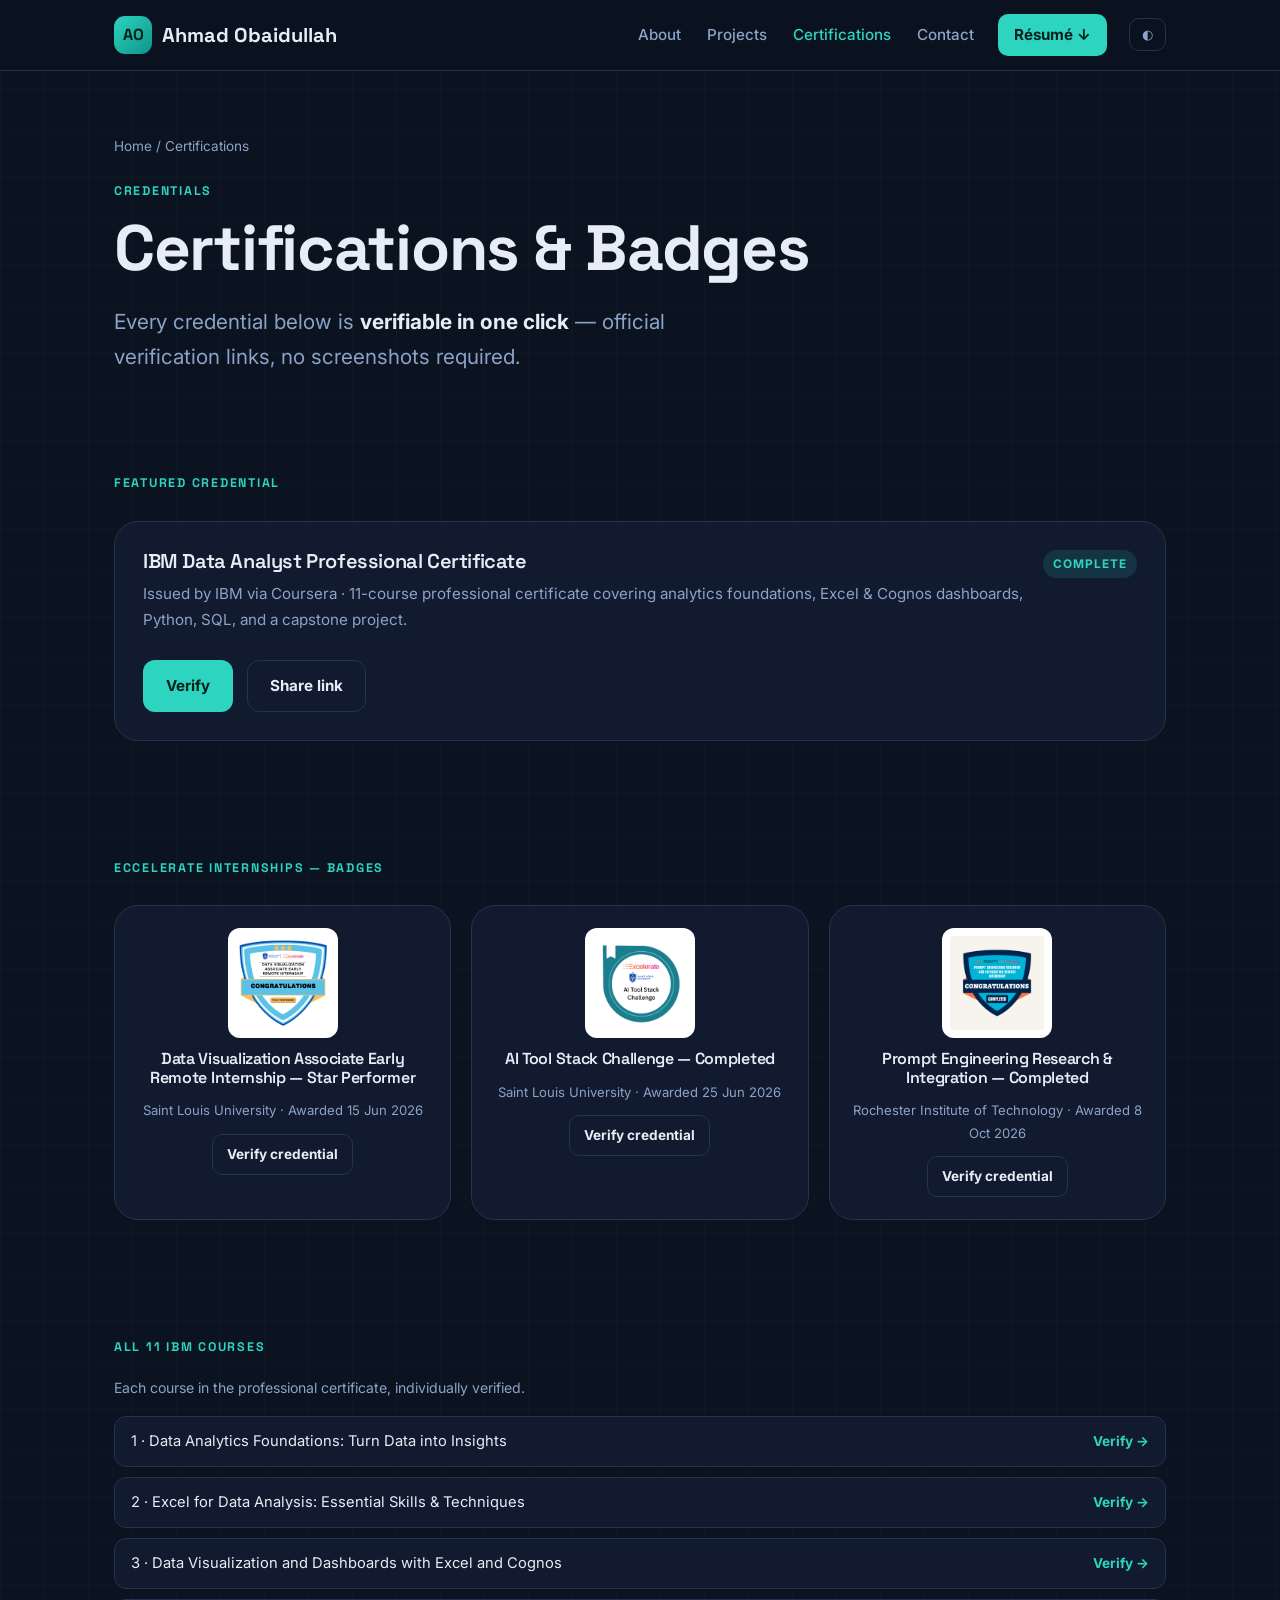
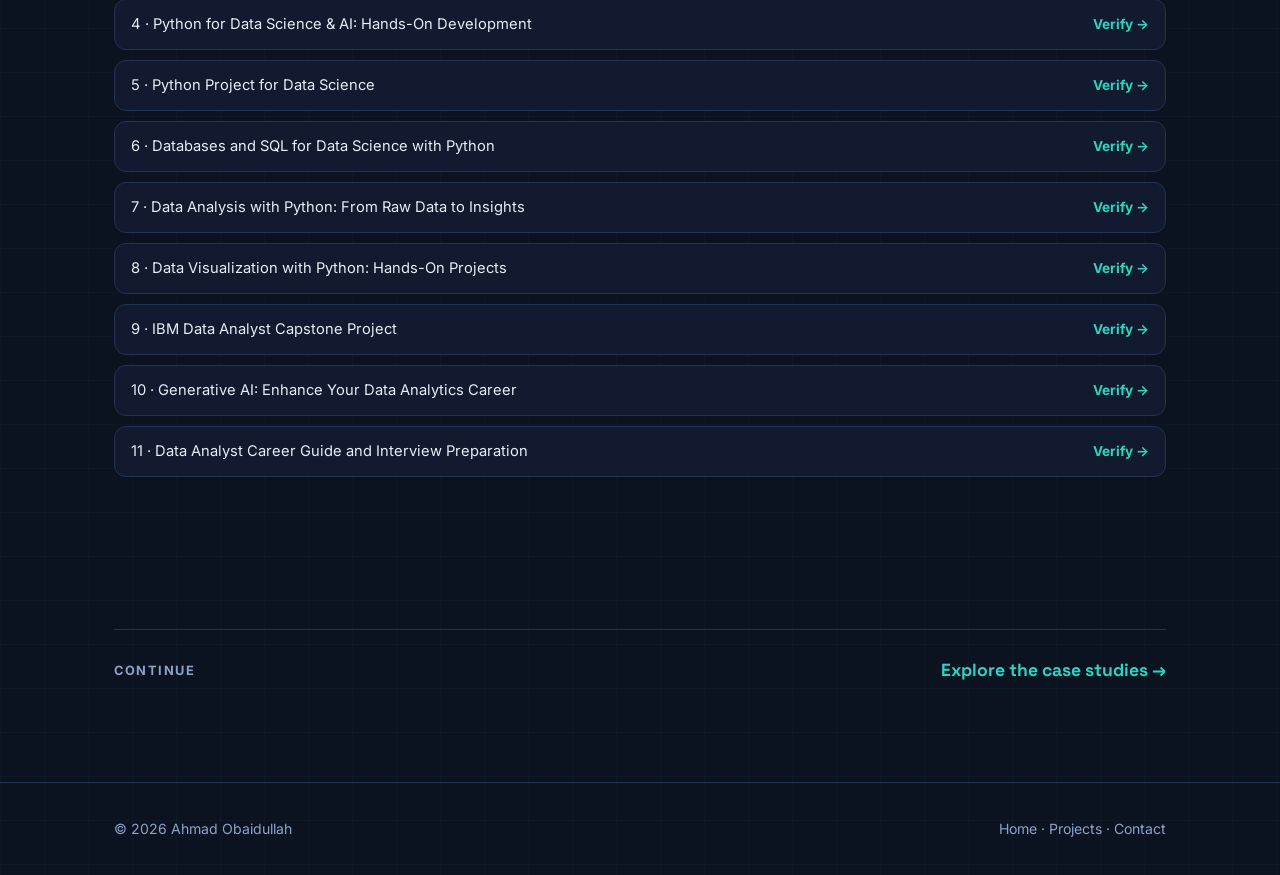
==== certifications/index.html @ 7f994815 "Add files via upload" ====
<!DOCTYPE html>
<html lang="en">
<head>
  <meta charset="UTF-8" />
  <meta name="viewport" content="width=device-width, initial-scale=1.0" />
  <title>Certifications &amp; Badges — Ahmad Obaidullah, Data Analyst</title>
  <meta name="description" content="Verified credentials: IBM Data Analyst Professional Certificate (complete + all 11 courses), Eccelerate internships with Saint Louis University and Rochester Institute of Technology." />
  <meta property="og:title" content="Certifications & Badges — Ahmad Obaidullah" />
  <meta property="og:image" content="../assets/img/badge-slu-star-performer.png" />
  <link rel="preconnect" href="https://fonts.googleapis.com" />
  <link rel="preconnect" href="https://fonts.gstatic.com" crossorigin />
  <link href="https://fonts.googleapis.com/css2?family=Inter:wght@400;500;600;700&family=Space+Grotesk:wght@500;600;700&display=swap" rel="stylesheet" />
  <link rel="stylesheet" href="../assets/css/style.css" />
</head>
<body>
  <a class="skip-link" href="#main">Skip to content</a>

  <header class="nav">
    <div class="nav-inner">
      <a class="logo" href="../index.html"><span class="logo-mark">AO</span> Ahmad Obaidullah</a>
      <button class="nav-toggle" data-nav-toggle aria-label="Toggle navigation">☰</button>
      <nav class="nav-links" data-nav-links aria-label="Main">
        <a href="../index.html#about">About</a>
        <a href="../index.html#projects">Projects</a>
        <a href="index.html" class="active">Certifications</a>
        <a href="../index.html#contact">Contact</a>
        <a href="#" class="nav-cta" title="Résumé PDF — link coming soon">Résumé ↓</a>
        <button class="theme-btn" data-theme-toggle aria-label="Toggle light mode">◐</button>
      </nav>
    </div>
  </header>

  <main id="main">
    <section class="page-hero">
      <div class="wrap">
        <p class="crumbs"><a href="../index.html">Home</a> / Certifications</p>
        <span class="kicker">Credentials</span>
        <h1>Certifications &amp; Badges</h1>
        <p class="hero-sub">Every credential below is <strong>verifiable in one click</strong> — official verification links, no screenshots required.</p>
      </div>
    </section>

    <section class="section-tight">
      <div class="wrap">
        <span class="kicker">Featured credential</span>
        <div class="card mt-16 reveal">
          <div class="card-top">
            <div>
              <h3>IBM Data Analyst Professional Certificate</h3>
              <p class="muted small mt-8">Issued by IBM via Coursera · 11-course professional certificate covering analytics foundations, Excel &amp; Cognos dashboards, Python, SQL, and a capstone project.</p>
            </div>
            <span class="tag">Complete</span>
          </div>
          <div class="btn-row mt-16">
            <a class="btn btn-primary" href="https://coursera.org/verify/professional-cert/IW4XUKBP9WA4" target="_blank" rel="noopener">Verify</a>
            <a class="btn btn-ghost" href="https://coursera.org/share/3d30b8b3df9e68967e2d246af3901e17" target="_blank" rel="noopener">Share link</a>
          </div>
        </div>
      </div>
    </section>

    <section class="section-tight">
      <div class="wrap">
        <span class="kicker">Eccelerate internships — badges</span>
        <div class="grid grid-3 mt-16">
          <div class="badge-card reveal">
            <img src="../assets/img/badge-slu-star-performer.png" alt="Data Visualization Associate Early Remote Internship Star Performer badge" />
            <h3>Data Visualization Associate Early Remote Internship — Star Performer</h3>
            <p class="date">Saint Louis University · Awarded 15 Jun 2026</p>
            <a class="btn btn-ghost btn-sm" href="https://experience.4excelerate.org/verifications/certificate/b04080c0b01020e0-0a00010b0-0406090e0-190f3151G-16Hc1e99A807Df17G6TaZ60e6/Obaidullah" target="_blank" rel="noopener">Verify credential</a>
          </div>
          <div class="badge-card reveal reveal-d1">
            <img src="../assets/img/badge-ai-tool-stack.png" alt="AI Tool Stack Challenge Completed badge" />
            <h3>AI Tool Stack Challenge — Completed</h3>
            <p class="date">Saint Louis University · Awarded 25 Jun 2026</p>
            <a class="btn btn-ghost btn-sm" href="https://experience.4excelerate.org/verifications/certificate/b04080c0b01020e0-0a00010b0-0406090e0-190fK1C1Y-T6EcGe59C8N7VfB7Z69a46Se9/Obaidullah" target="_blank" rel="noopener">Verify credential</a>
          </div>
          <div class="badge-card reveal reveal-d2">
            <img src="../assets/img/badge-prompt-engineering.png" alt="Prompt Engineering Research and Integration Remote Internship Completed badge" />
            <h3>Prompt Engineering Research &amp; Integration — Completed</h3>
            <p class="date">Rochester Institute of Technology · Awarded 8 Oct 2026</p>
            <a class="btn btn-ghost btn-sm" href="https://experience.4excelerate.org/verifications/certificate/b04080c0b01020e0-0a00010b0-0406090e0-190fK1214-Q6KcAe69K8M74fW7Z6BaZ63eE/Obaidullah" target="_blank" rel="noopener">Verify credential</a>
          </div>
        </div>
      </div>
    </section>

    <section class="section-tight">
      <div class="wrap">
        <span class="kicker">All 11 IBM courses</span>
        <p class="muted small mt-8">Each course in the professional certificate, individually verified.</p>
        <div class="cert-list mt-16">
          <div class="cert-row reveal"><span>1 · Data Analytics Foundations: Turn Data into Insights</span><a href="https://coursera.org/verify/0XMWUFLBBHER" target="_blank" rel="noopener">Verify →</a></div>
          <div class="cert-row reveal"><span>2 · Excel for Data Analysis: Essential Skills &amp; Techniques</span><a href="https://coursera.org/verify/11HLCJFF5S31" target="_blank" rel="noopener">Verify →</a></div>
          <div class="cert-row reveal"><span>3 · Data Visualization and Dashboards with Excel and Cognos</span><a href="https://coursera.org/verify/18FZGVEPWJ0I" target="_blank" rel="noopener">Verify →</a></div>
          <div class="cert-row reveal"><span>4 · Python for Data Science &amp; AI: Hands-On Development</span><a href="https://coursera.org/verify/5DOMAF00VYQB" target="_blank" rel="noopener">Verify →</a></div>
          <div class="cert-row reveal"><span>5 · Python Project for Data Science</span><a href="https://coursera.org/verify/093I3029TXFS" target="_blank" rel="noopener">Verify →</a></div>
          <div class="cert-row reveal"><span>6 · Databases and SQL for Data Science with Python</span><a href="https://coursera.org/verify/VKKM8G3XQOVZ" target="_blank" rel="noopener">Verify →</a></div>
          <div class="cert-row reveal"><span>7 · Data Analysis with Python: From Raw Data to Insights</span><a href="https://coursera.org/verify/R4491PH2GHD9" target="_blank" rel="noopener">Verify →</a></div>
          <div class="cert-row reveal"><span>8 · Data Visualization with Python: Hands-On Projects</span><a href="https://coursera.org/verify/GKT6BPZT530K" target="_blank" rel="noopener">Verify →</a></div>
          <div class="cert-row reveal"><span>9 · IBM Data Analyst Capstone Project</span><a href="https://coursera.org/verify/R7L0ELULTZFS" target="_blank" rel="noopener">Verify →</a></div>
          <div class="cert-row reveal"><span>10 · Generative AI: Enhance Your Data Analytics Career</span><a href="https://coursera.org/verify/GPUFRUTYVJCK" target="_blank" rel="noopener">Verify →</a></div>
          <div class="cert-row reveal"><span>11 · Data Analyst Career Guide and Interview Preparation</span><a href="https://coursera.org/verify/9PM5VZXHVCEK" target="_blank" rel="noopener">Verify →</a></div>
        </div>
      </div>
    </section>

    <section class="section-tight">
      <div class="wrap">
        <div class="next-cs">
          <span class="lbl">Continue</span>
          <a href="../index.html#projects">Explore the case studies →</a>
        </div>
      </div>
    </section>
  </main>

  <footer class="footer">
    <div class="wrap footer-inner">
      <span>© <span data-year>2026</span> Ahmad Obaidullah</span>
      <span><a href="../index.html">Home</a> · <a href="../index.html#projects">Projects</a> · <a href="../index.html#contact">Contact</a></span>
    </div>
  </footer>
  <script src="../assets/js/main.js"></script>
</body>
</html>
---- assets/css/style.css ----
/* ============================================================
   AHMAD OBAIDULLAH — PORTFOLIO DESIGN SYSTEM
   Dark analyst aesthetic · teal accent · amber = impact numbers
   ============================================================ */

:root {
  --bg: #0B1220;
  --surface: #111A2E;
  --surface-2: #16223B;
  --border: #233352;
  --text: #E6EDF7;
  --muted: #8CA3C7;
  --accent: #2DD4BF;
  --accent-dim: rgba(45, 212, 191, 0.14);
  --amber: #F59E0B;
  --danger: #F87171;
  --radius: 16px;
  --radius-lg: 24px;
  --shadow: 0 10px 30px rgba(0, 0, 0, 0.35);
  --font-head: "Space Grotesk", "Segoe UI", sans-serif;
  --font-body: "Inter", "Segoe UI", sans-serif;
  --maxw: 1100px;
}

[data-theme="light"] {
  --bg: #F5F8FE;
  --surface: #FFFFFF;
  --surface-2: #EEF3FB;
  --border: #D7E1F2;
  --text: #101A2C;
  --muted: #51638A;
  --accent: #0E9488;
  --accent-dim: rgba(14, 148, 136, 0.10);
  --amber: #B45309;
  --shadow: 0 10px 30px rgba(16, 26, 44, 0.08);
}

* { margin: 0; padding: 0; box-sizing: border-box; }

html { scroll-behavior: smooth; }
@media (prefers-reduced-motion: reduce) {
  html { scroll-behavior: auto; }
  *, *::before, *::after { animation: none !important; transition: none !important; }
}

body {
  background: var(--bg);
  color: var(--text);
  font-family: var(--font-body);
  font-size: 1rem;
  line-height: 1.7;
  -webkit-font-smoothing: antialiased;
  background-image:
    linear-gradient(rgba(45, 212, 191, 0.035) 1px, transparent 1px),
    linear-gradient(90deg, rgba(45, 212, 191, 0.035) 1px, transparent 1px);
  background-size: 44px 44px;
}

img { max-width: 100%; display: block; height: auto; }
a { color: var(--accent); text-decoration: none; }
a:hover { text-decoration: underline; text-underline-offset: 3px; }

h1, h2, h3, h4 { font-family: var(--font-head); line-height: 1.15; letter-spacing: -0.02em; }

h1 { font-size: clamp(2.5rem, 6vw, 4rem); font-weight: 700; }
h2 { font-size: clamp(1.75rem, 4vw, 2.5rem); font-weight: 700; }
h3 { font-size: 1.25rem; font-weight: 600; }

:focus-visible { outline: 2px solid var(--accent); outline-offset: 3px; border-radius: 4px; }

.skip-link {
  position: absolute; left: -9999px; top: 0; z-index: 1000;
  background: var(--accent); color: #04211C; padding: 10px 18px; border-radius: 0 0 10px 0; font-weight: 700;
}
.skip-link:focus { left: 0; }

.wrap { max-width: var(--maxw); margin: 0 auto; padding: 0 24px; }
.section { padding: 88px 0; }
.section-tight { padding: 56px 0; }

/* ---------- Navbar ---------- */
.nav {
  position: sticky; top: 0; z-index: 100;
  background: color-mix(in srgb, var(--bg) 78%, transparent);
  backdrop-filter: blur(12px); -webkit-backdrop-filter: blur(12px);
  border-bottom: 1px solid var(--border);
}
.nav-inner { max-width: var(--maxw); margin: 0 auto; padding: 14px 24px; display: flex; align-items: center; gap: 24px; }
.logo { font-family: var(--font-head); font-weight: 700; font-size: 1.25rem; color: var(--text); display: flex; align-items: center; gap: 10px; }
.logo:hover { text-decoration: none; }
.logo-mark {
  width: 38px; height: 38px; border-radius: 11px; display: grid; place-items: center;
  background: linear-gradient(135deg, var(--accent), #0E9488); color: #04211C; font-weight: 800; font-size: 1rem;
}
.nav-links { display: flex; gap: 22px; margin-left: auto; align-items: center; }
.nav-links a { color: var(--muted); font-weight: 500; font-size: 0.95rem; padding: 6px 2px; }
.nav-links a:hover { color: var(--text); text-decoration: none; }
.nav-links a.active { color: var(--accent); }
.nav-cta {
  background: var(--accent); color: #04211C !important; padding: 8px 16px !important; border-radius: 10px; font-weight: 700 !important;
}
.nav-cta:hover { filter: brightness(1.08); text-decoration: none; }
.nav-toggle { display: none; margin-left: auto; background: none; border: 1px solid var(--border); color: var(--text); border-radius: 10px; padding: 8px 12px; cursor: pointer; font-size: 1.1rem; }
.theme-btn { background: none; border: 1px solid var(--border); color: var(--muted); border-radius: 10px; padding: 8px 12px; cursor: pointer; }

@media (max-width: 820px) {
  .nav-toggle { display: block; }
  .nav-links {
    display: none; position: absolute; top: 100%; left: 0; right: 0;
    flex-direction: column; align-items: flex-start; gap: 4px;
    background: var(--surface); border-bottom: 1px solid var(--border); padding: 16px 24px;
  }
  .nav-links.open { display: flex; }
  .nav-links a { padding: 10px 0; width: 100%; }
}

/* ---------- Buttons ---------- */
.btn {
  display: inline-flex; align-items: center; gap: 8px;
  padding: 12px 22px; border-radius: 12px; font-weight: 700; font-size: 0.95rem;
  border: 1px solid transparent; cursor: pointer; transition: transform 0.18s ease, box-shadow 0.18s ease, background 0.18s ease;
  font-family: var(--font-body);
}
.btn:hover { text-decoration: none; transform: translateY(-2px); }
.btn-primary { background: var(--accent); color: #04211C; }
.btn-primary:hover { box-shadow: 0 8px 24px rgba(45, 212, 191, 0.25); }
.btn-ghost { border-color: var(--border); color: var(--text); background: var(--surface); }
.btn-ghost:hover { border-color: var(--accent); color: var(--accent); }
.btn-sm { padding: 8px 14px; font-size: 0.85rem; border-radius: 10px; }
.btn[disabled], .btn.soon { opacity: 0.55; cursor: not-allowed; transform: none !important; }
.btn-row { display: flex; gap: 14px; flex-wrap: wrap; }

/* ---------- Section headings ---------- */
.kicker {
  display: inline-block; color: var(--accent); font-weight: 700; letter-spacing: 0.14em;
  text-transform: uppercase; font-size: 0.78rem; margin-bottom: 10px; font-family: var(--font-head);
}
.section-head { max-width: 720px; margin-bottom: 40px; }
.section-head p { color: var(--muted); margin-top: 10px; }

/* ---------- Hero ---------- */
.hero { padding: 96px 0 64px; }
.hero .kicker { margin-bottom: 16px; }
.hero-sub { font-size: clamp(1.05rem, 2.2vw, 1.3rem); color: var(--muted); max-width: 640px; margin: 18px 0 30px; }
.hero-sub strong { color: var(--text); }
.hero .btn-row { margin-bottom: 34px; }
.badge-strip { display: flex; flex-wrap: wrap; gap: 10px; align-items: center; }
.pill {
  display: inline-flex; align-items: center; gap: 8px;
  border: 1px solid var(--border); background: var(--surface); color: var(--muted);
  padding: 7px 14px; border-radius: 999px; font-size: 0.82rem; font-weight: 600;
}
.pill img { width: 18px; height: 18px; border-radius: 4px; object-fit: contain; background: #fff; }
.pill .star { color: var(--amber); }

/* ---------- Stat strip ---------- */
.stat-strip { display: grid; grid-template-columns: repeat(auto-fit, minmax(210px, 1fr)); gap: 16px; margin: 42px 0 8px; }
.stat {
  background: var(--surface); border: 1px solid var(--border); border-radius: var(--radius);
  padding: 22px 22px 18px; position: relative; overflow: hidden;
}
.stat::before { content: ""; position: absolute; inset: 0 auto 0 0; width: 3px; background: var(--amber); opacity: 0.9; }
.stat .num { font-family: var(--font-head); font-weight: 700; font-size: clamp(1.6rem, 3vw, 2.1rem); color: var(--amber); font-variant-numeric: tabular-nums; line-height: 1.1; }
.stat .lbl { color: var(--muted); font-size: 0.88rem; margin-top: 6px; }

/* ---------- Cards & grids ---------- */
.grid { display: grid; gap: 20px; }
.grid-2 { grid-template-columns: repeat(auto-fit, minmax(320px, 1fr)); }
.grid-3 { grid-template-columns: repeat(auto-fit, minmax(280px, 1fr)); }

.card {
  background: var(--surface); border: 1px solid var(--border); border-radius: var(--radius-lg);
  padding: 28px; transition: transform 0.18s ease, border-color 0.18s ease, box-shadow 0.18s ease;
  display: flex; flex-direction: column; gap: 12px;
}
.card:hover { transform: translateY(-4px); border-color: rgba(45, 212, 191, 0.55); box-shadow: 0 12px 32px rgba(0, 0, 0, 0.30); }

.card-top { display: flex; align-items: flex-start; justify-content: space-between; gap: 12px; }
.tag { display: inline-block; font-size: 0.74rem; font-weight: 700; letter-spacing: 0.08em; text-transform: uppercase; color: var(--accent); background: var(--accent-dim); padding: 4px 10px; border-radius: 999px; }
.tag.inprogress { color: var(--amber); background: rgba(245, 158, 11, 0.13); }
.tag.independent { color: var(--muted); background: var(--surface-2); }
.tag.win { color: #04211C; background: var(--amber); }

.card h3 a { color: var(--text); }
.card h3 a:hover { color: var(--accent); text-decoration: none; }
.card p { color: var(--muted); font-size: 0.95rem; }
.chips { display: flex; flex-wrap: wrap; gap: 8px; margin-top: auto; }
.chip { border: 1px solid var(--border); color: var(--muted); font-size: 0.78rem; padding: 4px 10px; border-radius: 999px; background: var(--surface-2); }
.case-link { color: var(--accent); font-weight: 700; font-size: 0.9rem; }

/* ---------- About ---------- */
.about-grid { display: grid; grid-template-columns: 1.5fr 1fr; gap: 32px; align-items: start; }
.about-card { background: var(--surface); border: 1px solid var(--border); border-radius: var(--radius-lg); padding: 30px; }
.about-card p + p { margin-top: 14px; }
.fact-list { list-style: none; display: grid; gap: 12px; }
.fact-list li { display: flex; gap: 12px; align-items: flex-start; color: var(--muted); font-size: 0.95rem; }
.fact-list .ico { color: var(--accent); font-weight: 800; font-family: var(--font-head); }
@media (max-width: 860px) { .about-grid { grid-template-columns: 1fr; } }

/* ---------- Video facade ---------- */
.video-facade {
  position: relative; border-radius: var(--radius-lg); overflow: hidden; border: 1px solid var(--border);
  background: var(--surface-2); cursor: pointer; aspect-ratio: 16 / 9; width: 100%;
}
.video-facade img { width: 100%; height: 100%; object-fit: cover; opacity: 0.85; transition: opacity 0.2s ease, transform 0.4s ease; }
.video-facade:hover img { opacity: 1; transform: scale(1.02); }
.play-btn {
  position: absolute; inset: 0; margin: auto; width: 72px; height: 72px; border-radius: 50%;
  background: rgba(4, 33, 28, 0.82); border: 2px solid var(--accent);
  display: grid; place-items: center; color: var(--accent); font-size: 1.6rem; transition: transform 0.18s ease, background 0.18s ease;
}
.video-facade:hover .play-btn { transform: scale(1.08); background: var(--accent); color: #04211C; }
.video-frame { width: 100%; aspect-ratio: 16 / 9; border: 0; border-radius: var(--radius-lg); }
.video-caption { color: var(--muted); font-size: 0.88rem; margin-top: 10px; }
.video-caption strong { color: var(--text); }
.soon-note { position: absolute; bottom: 14px; left: 14px; right: 14px; background: rgba(4, 33, 28, 0.92); border: 1px solid var(--border); color: var(--text); border-radius: 10px; padding: 8px 12px; font-size: 0.82rem; }

/* ---------- Impact / quote / accordion ---------- */
.impact-list { list-style: none; display: grid; gap: 12px; margin-top: 8px; }
.impact-list li { padding-left: 26px; position: relative; color: var(--muted); }
.impact-list li::before { content: "→"; position: absolute; left: 0; color: var(--accent); font-weight: 800; }
.impact-list li strong, .impact-list li b { color: var(--amber); font-variant-numeric: tabular-nums; }

.quote {
  border-left: 3px solid var(--accent); background: var(--surface); border-radius: 0 var(--radius) var(--radius) 0;
  padding: 18px 22px; color: var(--muted); font-style: italic; margin: 18px 0;
}
.quote .who { display: block; margin-top: 8px; font-style: normal; font-size: 0.82rem; color: var(--text); font-weight: 600; }

.accordion { border: 1px solid var(--border); border-radius: var(--radius); overflow: hidden; background: var(--surface); }
.accordion + .accordion { margin-top: 12px; }
.accordion summary { cursor: pointer; padding: 16px 20px; font-weight: 700; font-family: var(--font-head); list-style: none; display: flex; justify-content: space-between; align-items: center; gap: 12px; }
.accordion summary::-webkit-details-marker { display: none; }
.accordion summary::after { content: "+"; color: var(--accent); font-size: 1.3rem; transition: transform 0.2s ease; }
.accordion[open] summary::after { transform: rotate(45deg); }
.accordion .acc-body { padding: 0 20px 18px; color: var(--muted); }
.accordion table { margin-top: 8px; }

/* ---------- Tables ---------- */
.table { width: 100%; border-collapse: collapse; font-size: 0.92rem; }
.table th, .table td { border: 1px solid var(--border); padding: 10px 12px; text-align: left; vertical-align: top; }
.table th { background: var(--surface-2); color: var(--text); font-family: var(--font-head); font-size: 0.85rem; }
.table td { color: var(--muted); }
.table td strong { color: var(--text); }

/* ---------- Pipeline steps / timeline ---------- */
.pipeline { display: grid; gap: 14px; counter-reset: step; }
.pipe-step { display: flex; gap: 16px; background: var(--surface); border: 1px solid var(--border); border-radius: var(--radius); padding: 18px 20px; align-items: flex-start; }
.pipe-num {
  flex: 0 0 42px; height: 42px; border-radius: 12px; display: grid; place-items: center;
  background: var(--accent-dim); color: var(--accent); font-family: var(--font-head); font-weight: 800; font-size: 1.05rem;
}
.pipe-step h4 { font-size: 1rem; margin-bottom: 4px; }
.pipe-step p { color: var(--muted); font-size: 0.92rem; }

.timeline { position: relative; padding-left: 26px; display: grid; gap: 22px; }
.timeline::before { content: ""; position: absolute; left: 7px; top: 6px; bottom: 6px; width: 2px; background: var(--border); }
.tl-item { position: relative; }
.tl-item::before {
  content: ""; position: absolute; left: -26px; top: 6px; width: 12px; height: 12px; border-radius: 50%;
  background: var(--bg); border: 3px solid var(--accent);
}
.tl-item h4 { font-size: 1.02rem; margin-bottom: 4px; }
.tl-item p { color: var(--muted); font-size: 0.94rem; }

/* ---------- Badges & certificates ---------- */
.badge-card { background: var(--surface); border: 1px solid var(--border); border-radius: var(--radius-lg); padding: 22px; text-align: center; display: flex; flex-direction: column; gap: 12px; align-items: center; }
.badge-card img { width: 110px; height: 110px; object-fit: contain; border-radius: 12px; background: #fff; padding: 8px; }
.badge-card h3 { font-size: 1rem; }
.badge-card .date { color: var(--muted); font-size: 0.82rem; }
.badge-card .btn-row { justify-content: center; }

.cert-row { display: flex; justify-content: space-between; gap: 14px; align-items: center; padding: 12px 16px; border: 1px solid var(--border); border-radius: 12px; background: var(--surface); }
.cert-row span { color: var(--text); font-size: 0.92rem; }
.cert-row a { white-space: nowrap; font-size: 0.85rem; font-weight: 700; }
.cert-list { display: grid; gap: 10px; }

/* ---------- Watch my work ---------- */
.watch-card { overflow: hidden; padding: 0; }
.watch-card .vc-body { padding: 20px 22px 22px; display: flex; flex-direction: column; gap: 10px; }

/* ---------- Contact ---------- */
.contact-grid { display: grid; grid-template-columns: repeat(auto-fit, minmax(230px, 1fr)); gap: 16px; }
.contact-item { background: var(--surface); border: 1px solid var(--border); border-radius: var(--radius); padding: 20px; display: flex; flex-direction: column; gap: 6px; }
.contact-item .lbl { font-size: 0.78rem; letter-spacing: 0.1em; text-transform: uppercase; color: var(--muted); font-weight: 700; }
.contact-item .val { color: var(--text); font-weight: 600; word-break: break-word; }
.contact-item a { color: var(--accent); font-weight: 600; }

/* ---------- Page hero (inner pages) ---------- */
.page-hero { padding: 64px 0 8px; }
.crumbs { color: var(--muted); font-size: 0.85rem; margin-bottom: 18px; }
.crumbs a { color: var(--muted); }
.crumbs a:hover { color: var(--accent); }

/* ---------- Next case study ---------- */
.next-cs { border-top: 1px solid var(--border); margin-top: 40px; padding: 26px 0 0; display: flex; justify-content: space-between; gap: 16px; flex-wrap: wrap; align-items: center; }
.next-cs .lbl { color: var(--muted); font-size: 0.8rem; letter-spacing: 0.12em; text-transform: uppercase; font-weight: 700; }
.next-cs a { font-family: var(--font-head); font-weight: 700; font-size: 1.1rem; color: var(--accent); }

/* ---------- Footer ---------- */
.footer { border-top: 1px solid var(--border); padding: 34px 0; margin-top: 40px; }
.footer-inner { display: flex; justify-content: space-between; gap: 16px; flex-wrap: wrap; color: var(--muted); font-size: 0.88rem; align-items: center; }
.footer a { color: var(--muted); }
.footer a:hover { color: var(--accent); }

/* ---------- 404 ---------- */
.nf { min-height: 70vh; display: grid; place-items: center; text-align: center; }
.nf h1 { font-size: clamp(3rem, 10vw, 6rem); color: var(--accent); }

/* ---------- Reveal animation ---------- */
.reveal { opacity: 0; transform: translateY(16px); transition: opacity 0.6s ease, transform 0.6s ease; }
.reveal.in { opacity: 1; transform: none; }
.reveal-d1 { transition-delay: 0.07s; } .reveal-d2 { transition-delay: 0.14s; } .reveal-d3 { transition-delay: 0.21s; }

/* ---------- Utility ---------- */
.muted { color: var(--muted); }
.small { font-size: 0.88rem; }
.mt-8 { margin-top: 8px; } .mt-16 { margin-top: 16px; } .mt-24 { margin-top: 24px; } .mt-32 { margin-top: 32px; }
.two-col { display: grid; grid-template-columns: 1.1fr 0.9fr; gap: 28px; align-items: start; }
@media (max-width: 900px) { .two-col { grid-template-columns: 1fr; } }
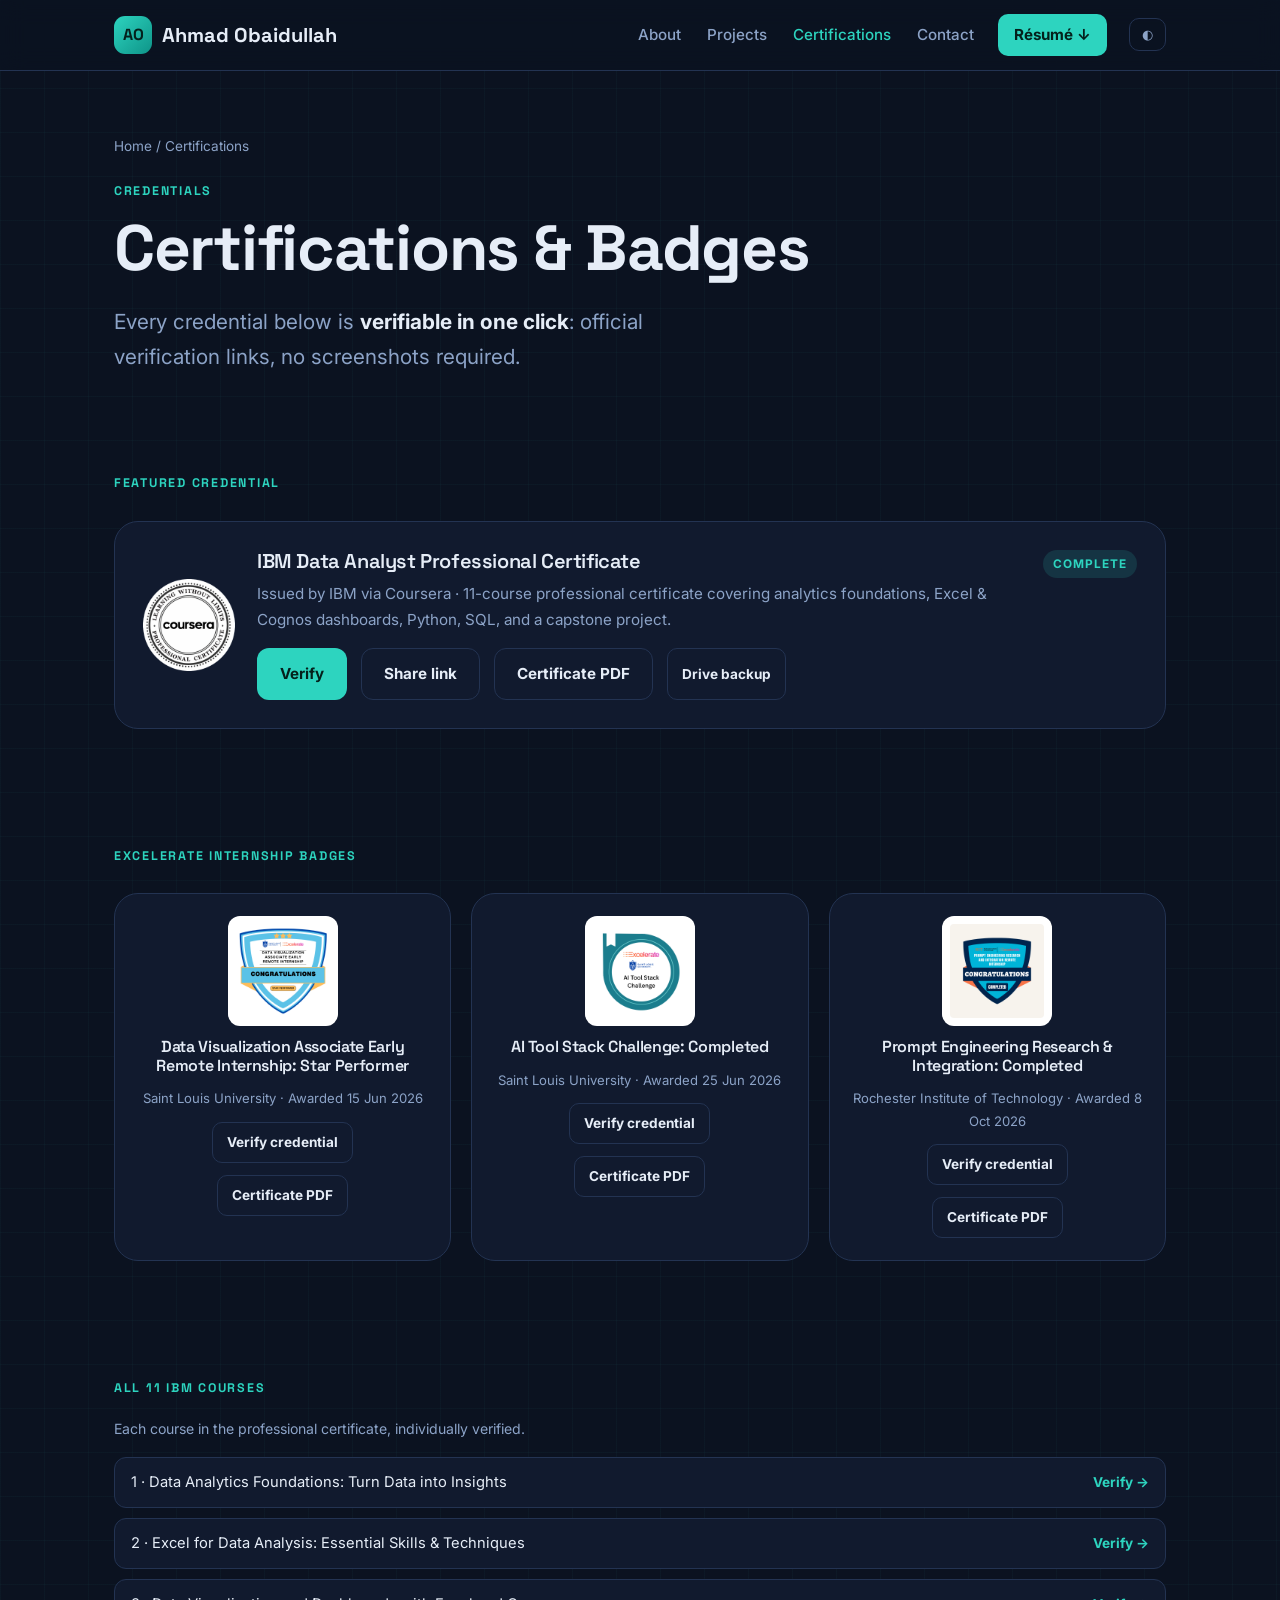
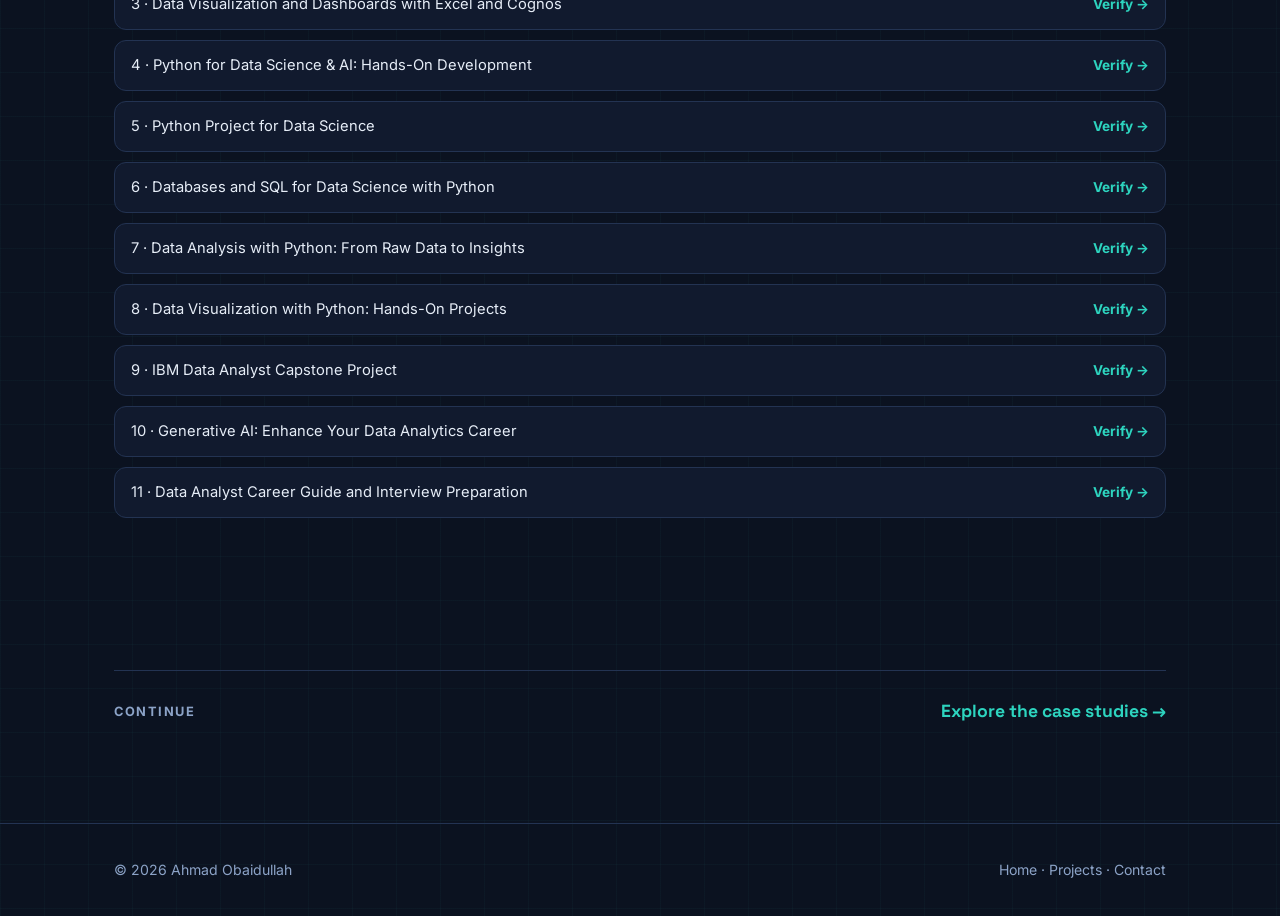
==== commit 860dcacb: "Add files via upload" ====
--- a/certifications/index.html
+++ b/certifications/index.html
@@ -3,9 +3,9 @@
 <head>
   <meta charset="UTF-8" />
   <meta name="viewport" content="width=device-width, initial-scale=1.0" />
-  <title>Certifications &amp; Badges — Ahmad Obaidullah, Data Analyst</title>
-  <meta name="description" content="Verified credentials: IBM Data Analyst Professional Certificate (complete + all 11 courses), Eccelerate internships with Saint Louis University and Rochester Institute of Technology." />
-  <meta property="og:title" content="Certifications & Badges — Ahmad Obaidullah" />
+  <title>Certifications &amp; Badges | Ahmad Obaidullah, Data Analyst</title>
+  <meta name="description" content="Verified credentials: IBM Data Analyst Professional Certificate (complete + all 11 courses), Excelerate internships with Saint Louis University and Rochester Institute of Technology." />
+  <meta property="og:title" content="Certifications & Badges | Ahmad Obaidullah" />
   <meta property="og:image" content="../assets/img/badge-slu-star-performer.png" />
   <link rel="preconnect" href="https://fonts.googleapis.com" />
   <link rel="preconnect" href="https://fonts.gstatic.com" crossorigin />
@@ -24,7 +24,7 @@
         <a href="../index.html#projects">Projects</a>
         <a href="index.html" class="active">Certifications</a>
         <a href="../index.html#contact">Contact</a>
-        <a href="#" class="nav-cta" title="Résumé PDF — link coming soon">Résumé ↓</a>
+        <a href="../assets/docs/Ahmad_Obaidullah_Resume.pdf" class="nav-cta" target="_blank" rel="noopener">Résumé ↓</a>
         <button class="theme-btn" data-theme-toggle aria-label="Toggle light mode">◐</button>
       </nav>
     </div>
@@ -36,14 +36,16 @@
         <p class="crumbs"><a href="../index.html">Home</a> / Certifications</p>
         <span class="kicker">Credentials</span>
         <h1>Certifications &amp; Badges</h1>
-        <p class="hero-sub">Every credential below is <strong>verifiable in one click</strong> — official verification links, no screenshots required.</p>
+        <p class="hero-sub">Every credential below is <strong>verifiable in one click</strong>: official verification links, no screenshots required.</p>
       </div>
     </section>
 
     <section class="section-tight">
       <div class="wrap">
         <span class="kicker">Featured credential</span>
-        <div class="card mt-16 reveal">
+        <div class="card mt-16 reveal cert-featured">
+          <img class="cert-seal" src="../assets/img/coursera-ibm-logo.png" alt="Coursera Professional Certificate seal for the IBM Data Analyst program" />
+          <div class="cert-featured-body">
           <div class="card-top">
             <div>
               <h3>IBM Data Analyst Professional Certificate</h3>
@@ -54,6 +56,9 @@
           <div class="btn-row mt-16">
             <a class="btn btn-primary" href="https://coursera.org/verify/professional-cert/IW4XUKBP9WA4" target="_blank" rel="noopener">Verify</a>
             <a class="btn btn-ghost" href="https://coursera.org/share/3d30b8b3df9e68967e2d246af3901e17" target="_blank" rel="noopener">Share link</a>
+            <a class="btn btn-ghost" href="../assets/docs/ibm-data-analyst-certificate.pdf" target="_blank" rel="noopener">Certificate PDF</a>
+            <a class="btn btn-ghost btn-sm" href="https://drive.google.com/file/d/1_wvwkuQJ5tC59gCrVjG3_QIMngrmC__W/view?usp=sharing" target="_blank" rel="noopener">Drive backup</a>
+          </div>
           </div>
         </div>
       </div>
@@ -61,25 +66,28 @@
 
     <section class="section-tight">
       <div class="wrap">
-        <span class="kicker">Eccelerate internships — badges</span>
+        <span class="kicker">Excelerate internship badges</span>
         <div class="grid grid-3 mt-16">
           <div class="badge-card reveal">
             <img src="../assets/img/badge-slu-star-performer.png" alt="Data Visualization Associate Early Remote Internship Star Performer badge" />
-            <h3>Data Visualization Associate Early Remote Internship — Star Performer</h3>
+            <h3>Data Visualization Associate Early Remote Internship: Star Performer</h3>
             <p class="date">Saint Louis University · Awarded 15 Jun 2026</p>
             <a class="btn btn-ghost btn-sm" href="https://experience.4excelerate.org/verifications/certificate/b04080c0b01020e0-0a00010b0-0406090e0-190f3151G-16Hc1e99A807Df17G6TaZ60e6/Obaidullah" target="_blank" rel="noopener">Verify credential</a>
+            <a class="btn btn-ghost btn-sm" href="../assets/docs/slu-data-viz-certificate.pdf" target="_blank" rel="noopener">Certificate PDF</a>
           </div>
           <div class="badge-card reveal reveal-d1">
             <img src="../assets/img/badge-ai-tool-stack.png" alt="AI Tool Stack Challenge Completed badge" />
-            <h3>AI Tool Stack Challenge — Completed</h3>
+            <h3>AI Tool Stack Challenge: Completed</h3>
             <p class="date">Saint Louis University · Awarded 25 Jun 2026</p>
             <a class="btn btn-ghost btn-sm" href="https://experience.4excelerate.org/verifications/certificate/b04080c0b01020e0-0a00010b0-0406090e0-190fK1C1Y-T6EcGe59C8N7VfB7Z69a46Se9/Obaidullah" target="_blank" rel="noopener">Verify credential</a>
+            <a class="btn btn-ghost btn-sm" href="../assets/docs/ai-tool-stack-certificate.pdf" target="_blank" rel="noopener">Certificate PDF</a>
           </div>
           <div class="badge-card reveal reveal-d2">
             <img src="../assets/img/badge-prompt-engineering.png" alt="Prompt Engineering Research and Integration Remote Internship Completed badge" />
-            <h3>Prompt Engineering Research &amp; Integration — Completed</h3>
+            <h3>Prompt Engineering Research &amp; Integration: Completed</h3>
             <p class="date">Rochester Institute of Technology · Awarded 8 Oct 2026</p>
             <a class="btn btn-ghost btn-sm" href="https://experience.4excelerate.org/verifications/certificate/b04080c0b01020e0-0a00010b0-0406090e0-190fK1214-Q6KcAe69K8M74fW7Z6BaZ63eE/Obaidullah" target="_blank" rel="noopener">Verify credential</a>
+            <a class="btn btn-ghost btn-sm" href="../assets/docs/prompt-engineering-certificate.pdf" target="_blank" rel="noopener">Certificate PDF</a>
           </div>
         </div>
       </div>
--- a/assets/css/style.css
+++ b/assets/css/style.css
@@ -1,5 +1,5 @@
 /* ============================================================
-   AHMAD OBAIDULLAH — PORTFOLIO DESIGN SYSTEM
+   AHMAD OBAIDULLAH | PORTFOLIO DESIGN SYSTEM
    Dark analyst aesthetic · teal accent · amber = impact numbers
    ============================================================ */
 
@@ -202,14 +202,15 @@
   position: relative; border-radius: var(--radius-lg); overflow: hidden; border: 1px solid var(--border);
   background: var(--surface-2); cursor: pointer; aspect-ratio: 16 / 9; width: 100%;
 }
-.video-facade img { width: 100%; height: 100%; object-fit: cover; opacity: 0.85; transition: opacity 0.2s ease, transform 0.4s ease; }
+.video-facade img { width: 100%; height: 100%; object-fit: cover; opacity: 0.95; transition: opacity 0.2s ease, transform 0.4s ease; }
 .video-facade:hover img { opacity: 1; transform: scale(1.02); }
 .play-btn {
   position: absolute; inset: 0; margin: auto; width: 72px; height: 72px; border-radius: 50%;
-  background: rgba(4, 33, 28, 0.82); border: 2px solid var(--accent);
+  background: rgba(4, 33, 28, 0.38); border: 2px solid rgba(45, 212, 191, 0.85);
+  backdrop-filter: blur(1.5px); -webkit-backdrop-filter: blur(1.5px);
   display: grid; place-items: center; color: var(--accent); font-size: 1.6rem; transition: transform 0.18s ease, background 0.18s ease;
 }
-.video-facade:hover .play-btn { transform: scale(1.08); background: var(--accent); color: #04211C; }
+.video-facade:hover .play-btn { transform: scale(1.08); background: rgba(45, 212, 191, 0.85); color: #04211C; }
 .video-frame { width: 100%; aspect-ratio: 16 / 9; border: 0; border-radius: var(--radius-lg); }
 .video-caption { color: var(--muted); font-size: 0.88rem; margin-top: 10px; }
 .video-caption strong { color: var(--text); }
@@ -270,6 +271,18 @@
 .badge-card .date { color: var(--muted); font-size: 0.82rem; }
 .badge-card .btn-row { justify-content: center; }
 
+/* Coursera/IBM seal: applied without changing the cards' original size.
+   The FEATURED chip overlays the card corner (out of the flow) and the
+   seal sizes itself into the space the chip used to occupy. */
+.badge-featured { position: relative; padding: 18px 22px; gap: 10px; }
+.badge-featured img { width: 96px; height: 96px; padding: 4px; }
+.badge-featured .tag { position: absolute; top: 14px; left: 14px; }
+.badge-featured p { font-size: 0.82rem; }
+.cert-featured { flex-direction: row; align-items: center; gap: 22px; }
+.cert-featured .cert-seal { width: 92px; height: 92px; flex: 0 0 auto; }
+.cert-featured-body { flex: 1 1 auto; min-width: 0; }
+@media (max-width: 700px) { .cert-featured { flex-direction: column; align-items: flex-start; } }
+
 .cert-row { display: flex; justify-content: space-between; gap: 14px; align-items: center; padding: 12px 16px; border: 1px solid var(--border); border-radius: 12px; background: var(--surface); }
 .cert-row span { color: var(--text); font-size: 0.92rem; }
 .cert-row a { white-space: nowrap; font-size: 0.85rem; font-weight: 700; }
@@ -312,6 +325,34 @@
 .reveal.in { opacity: 1; transform: none; }
 .reveal-d1 { transition-delay: 0.07s; } .reveal-d2 { transition-delay: 0.14s; } .reveal-d3 { transition-delay: 0.21s; }
 
+/* ---------- Hero with photo ---------- */
+.hero-grid { display: grid; grid-template-columns: minmax(0, 1.35fr) minmax(0, 0.65fr); gap: 44px; align-items: center; }
+.hero-photo { justify-self: center; width: 100%; }
+.hero-photo img {
+  width: 100%; max-width: 330px; aspect-ratio: 1 / 1; object-fit: cover;
+  border-radius: 26px; border: 1px solid var(--border);
+  box-shadow: 0 18px 48px rgba(0, 0, 0, 0.40), 0 0 0 6px var(--accent-dim);
+}
+@media (max-width: 940px) {
+  .hero-grid { grid-template-columns: 1fr; gap: 28px; }
+  .hero-photo { order: -1; justify-self: flex-start; max-width: 190px; }
+  .hero-photo img { border-radius: 20px; box-shadow: 0 10px 28px rgba(0, 0, 0, 0.30), 0 0 0 5px var(--accent-dim); }
+}
+
+/* ---------- Document facade (click-to-load PDF / Drive preview) ---------- */
+.doc-facade {
+  position: relative; border: 1px solid var(--border); border-radius: var(--radius-lg);
+  background: var(--surface-2); min-height: 190px; display: grid; place-items: center;
+  cursor: pointer; overflow: hidden; transition: border-color 0.18s ease, transform 0.18s ease;
+}
+.doc-facade:hover { border-color: rgba(45, 212, 191, 0.55); transform: translateY(-2px); }
+.doc-facade .df-inner { text-align: center; padding: 30px 24px; display: grid; gap: 8px; justify-items: center; max-width: 640px; }
+.doc-facade .df-ico { font-size: 2rem; line-height: 1; }
+.doc-facade .df-title { font-weight: 700; font-family: var(--font-head); color: var(--text); }
+.doc-facade .df-sub { color: var(--muted); font-size: 0.85rem; }
+.doc-frame { width: 100%; height: 760px; border: 0; border-radius: var(--radius-lg); background: #fff; }
+@media (max-width: 700px) { .doc-frame { height: 560px; } }
+
 /* ---------- Utility ---------- */
 .muted { color: var(--muted); }
 .small { font-size: 0.88rem; }
